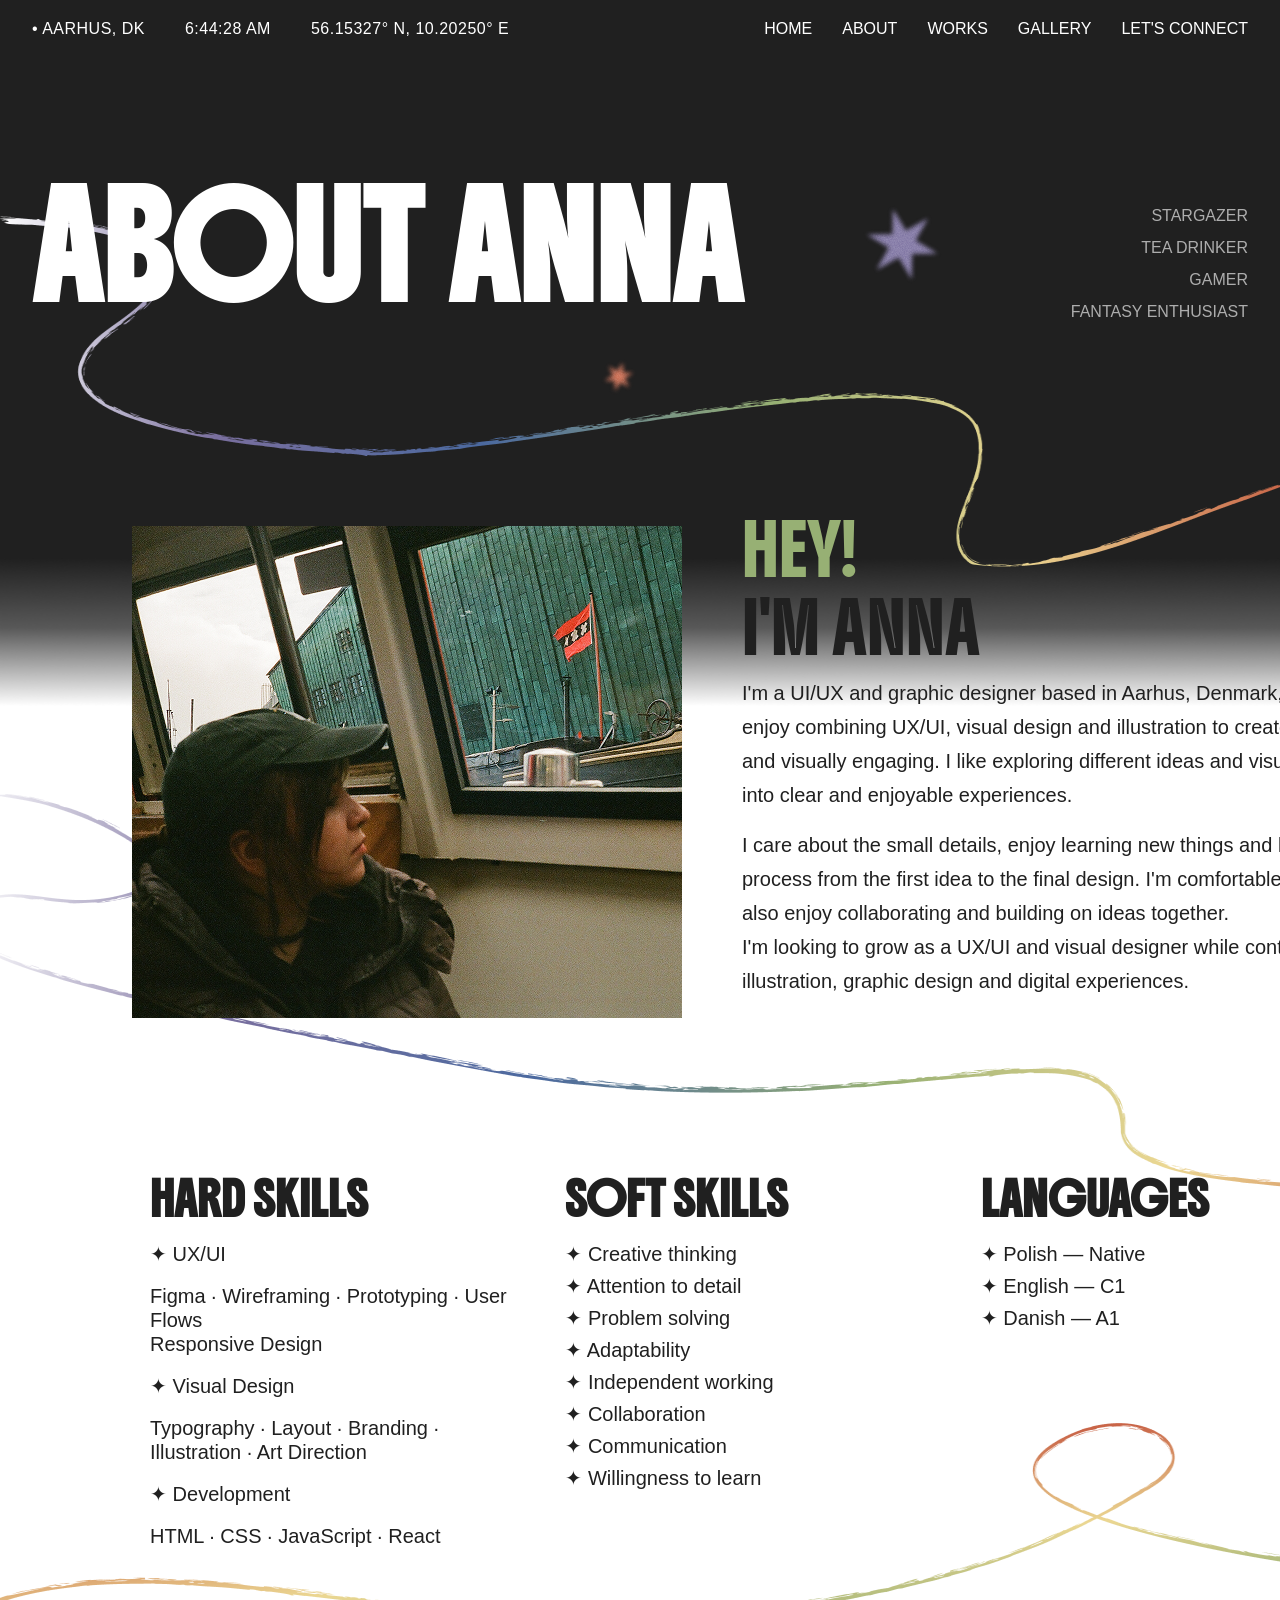
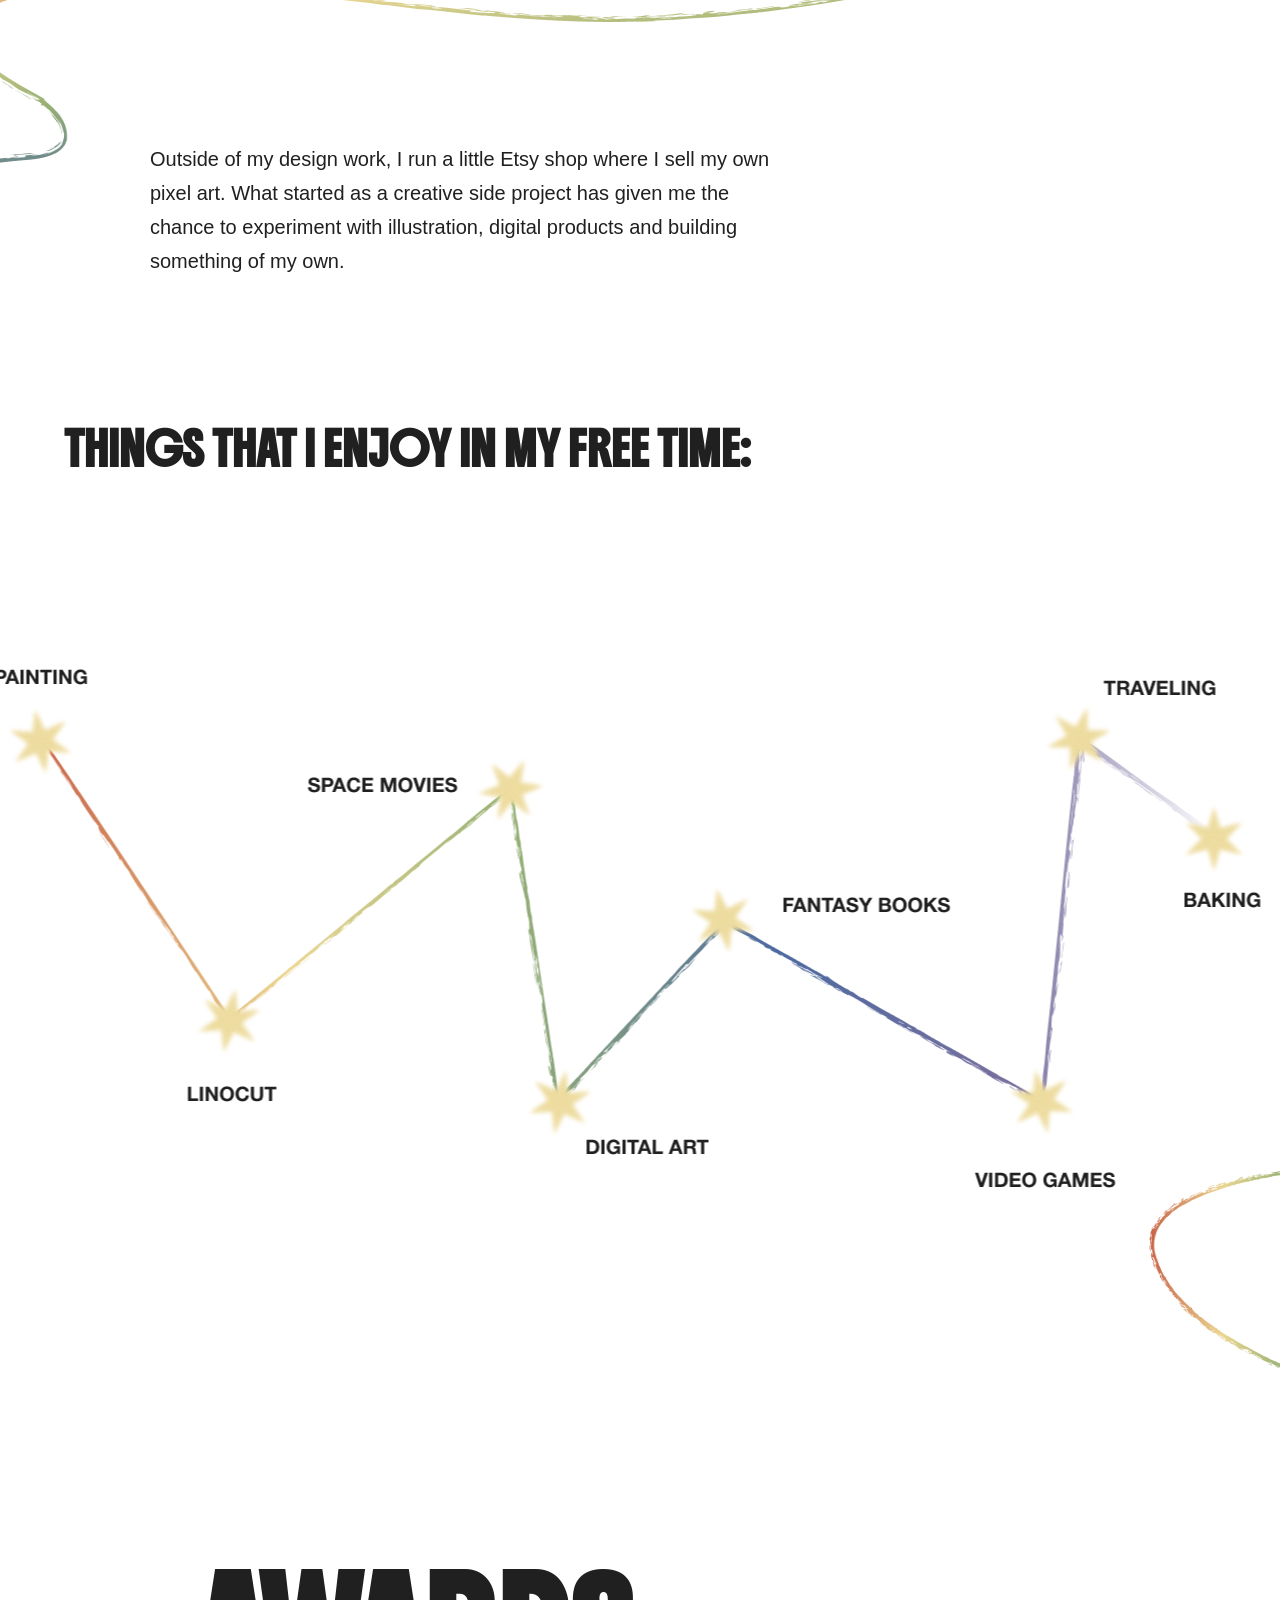
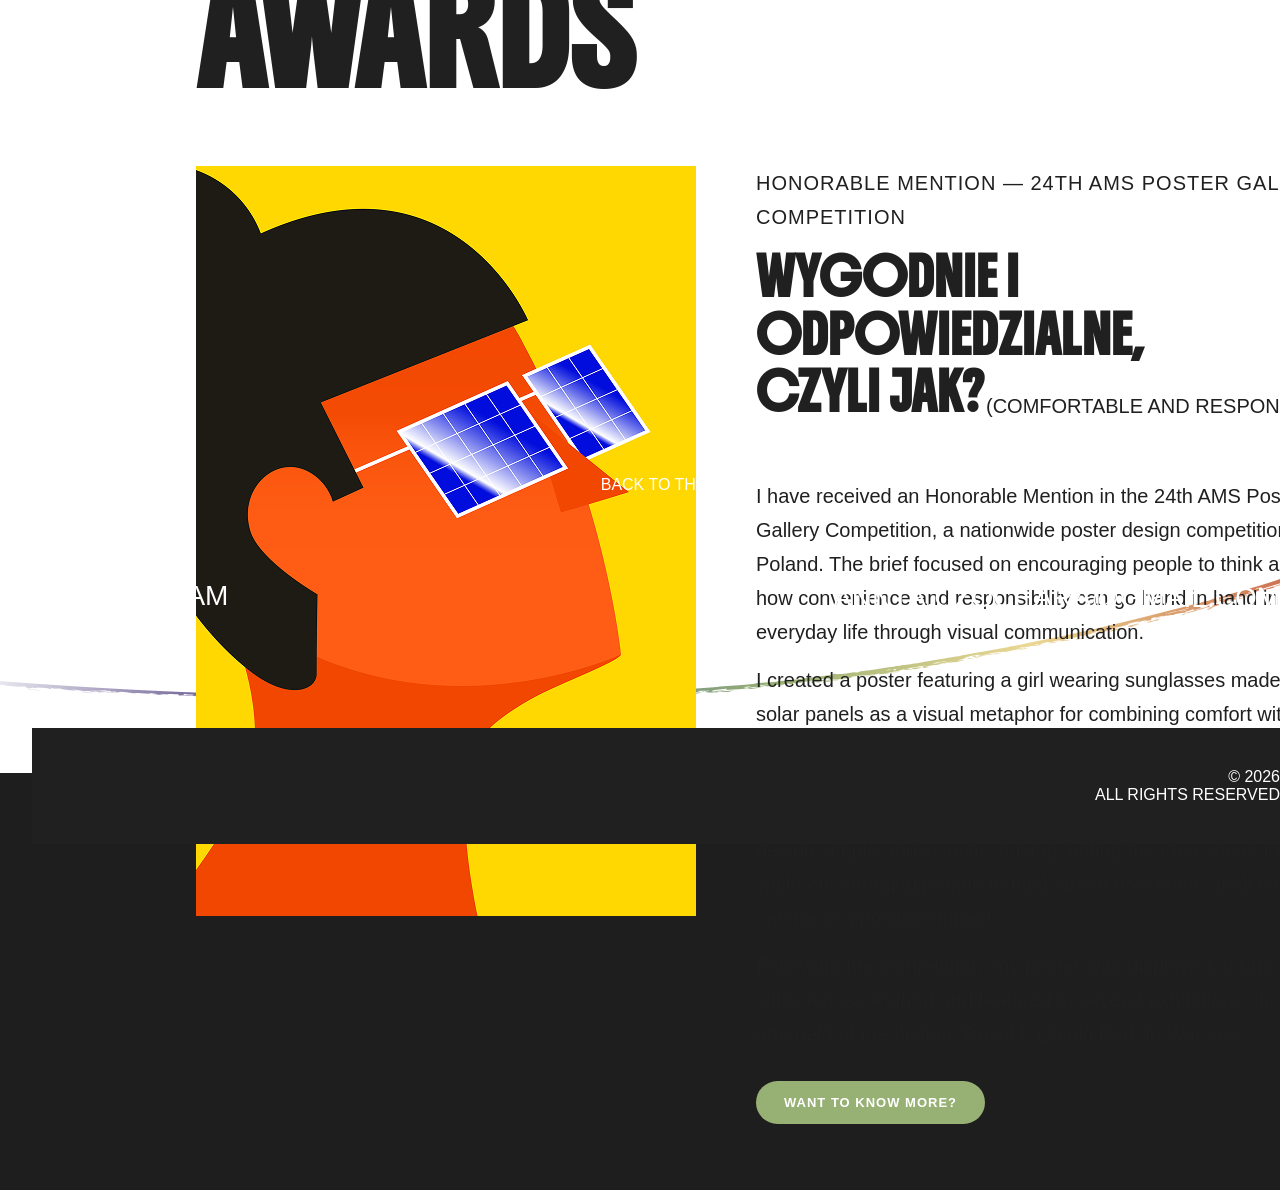
==== about_page.html @ f32d5be5 "about page but a bit broken" ====
<!DOCTYPE html>
<html lang="en">
<head>
    <meta charset="UTF-8">
    <meta name="viewport" content="width=device-width, initial-scale=1.0">
    <link rel="stylesheet" href="about.css">
    <title>About — Anna Czochara</title>
    <style>@import url('https://fonts.googleapis.com/css2?family=Boldonse&display=swap');</style>
</head>
<body>
    <nav>
        <div class="navbar">
            <div id="location-info">
                <span class="info-item">• AARHUS, DK</span>
                <span class="info-item"><span id="time">9:27 PM</span></span>
                <span class="info-item">56.15327° N, 10.20250° E</span>
            </div>
            <ul>
                <li class="nav-item"><a href="landing_page.html">HOME</a></li>
                <li class="nav-item"><a href="about_page.html">ABOUT</a></li>
                <li class="nav-item"><a href="landing_page.html#projects">WORKS</a></li>
                <li class="nav-item"><a href="gallery_page.html">GALLERY</a></li>
                <li class="nav-item-2"><a href="#contact">LET'S CONNECT</a></li>
            </ul>
        </div>
    </nav>

    <header>
        <div class="header_about">
            <div class="header_about_tags">
                STARGAZER<br>
                TEA DRINKER<br>
                GAMER<br>
                FANTASY ENTHUSIAST
            </div>
            <h1 class="header_about_title">ABOUT ANNA</h1>
            <img src="assets/pictures/stars_about_header.png" alt="Stars" class="stars_header_about">
        </div>
    </header>

    <div class="about_intro">
        <img src="assets/pictures/about_portrait.png" alt="Anna" class="about_intro_img">
        <div class="about_intro_text">
            <div class="about_hey">HEY!</div>
            <div class="about_hey_name">I'M ANNA</div>
            <p>I'm a UI/UX and graphic designer based in Aarhus, Denmark, originally from Poland. I enjoy combining UX/UI, visual design and illustration to create work that is both thoughtful and visually engaging. I like exploring different ideas and visual styles, then turning them into clear and enjoyable experiences.</p>
            <p>I care about the small details, enjoy learning new things and like being involved in the process from the first idea to the final design. I'm comfortable working independently, but I also enjoy collaborating and building on ideas together.<br>
            I'm looking to grow as a UX/UI and visual designer while continuing to develop my skills in illustration, graphic design and digital experiences.</p>
        </div>
    </div>

    <div class="about_skills">
        <div class="about_skills_col">
            <h3>HARD SKILLS</h3>
            <ul>
                <li><strong>UX/UI</strong></li>
                <p class="skills_more">Figma · Wireframing · Prototyping · User Flows<br>Responsive Design</p>
                <li><strong>Visual Design</strong></li>
                <p class="skills_more">Typography · Layout · Branding · Illustration · Art Direction</p>
                <li><strong>Development</strong></li>
                <p class="skills_more"> HTML · CSS · JavaScript · React </p>
            </ul>
        </div>
        <div class="about_skills_col">
            <h3>SOFT SKILLS</h3>
            <ul>
                <li>Creative thinking</li>
                <li>Attention to detail</li>
                <li>Problem solving</li>
                <li>Adaptability</li>
                <li>Independent working</li>
                <li>Collaboration</li>
                <li>Communication</li>
                <li>Willingness to learn</li>
            </ul>
        </div>
        <div class="about_skills_col">
            <h3>LANGUAGES</h3>
            <ul>
                <li>Polish — Native</li>
                <li>English — C1</li>
                <li>Danish — A1</li>
            </ul>
        </div>
    </div>

    <div class="about_etsy">
        <p class="about_etsy_text">Outside of my design work, I run a little Etsy shop where I sell my own pixel art. What started as a creative side project has given me the chance to experiment with illustration, digital products and building something of my own.</p>
    </div>

    <div class="about_interests">
        <h2>THINGS THAT I ENJOY IN MY FREE TIME:</h2>
        <img src="assets/pictures/constellation.png" alt="Constelation" class="constelation">


    <div class="about_awards">
        <h2>AWARDS</h2>
        <div class="award_item">
            <img src="assets/pictures/wygodnie_poster_big.png" alt="Wygodnie poster" class="award_image">
            <div class="award_content">
                <p class="award_label">HONORABLE MENTION — 24TH AMS POSTER GALLERY COMPETITION</p>
                <h3 class="award_title">WYGODNIE I ODPOWIEDZIALNE,<br>CZYLI JAK? 
                <p class="award_subtitle">(COMFORTABLE AND RESPONSIBLE – BUT HOW?)</span></h3>
                <p>I have received an Honorable Mention in the 24th AMS Poster Gallery Competition, a nationwide poster design competition in Poland. The brief focused on encouraging people to think about how convenience and responsibility can go hand in hand in everyday life through visual communication.</p>
                <p>I created a poster featuring a girl wearing sunglasses made of solar panels as a visual metaphor for combining comfort with environmental responsibility. I wanted to show that sustainable solutions, like renewable energy, don't have to feel like a sacrifice, they can become a natural part of our everyday lives. I kept the design simple and visually striking, letting the idea speak for itself while encouraging people to think about how even small choices can have a positive impact.</p>
                <p>Following the competition, my poster was displayed at bus stops in cities across Poland and featured in several exhibitions, including one held at the historic Royal Łazienki Park in Warsaw.</p>
                <button class="award_button" onclick="window.location.href='https://galeriaplakatu.ams.com.pl/edycja/24/wygodnie-i-odpowiedzialnie-czyli-jak'">WANT TO KNOW MORE?</button>
            </div>
        </div>
    </div>

    <footer id="contact">
        <span class="to_top_button" onclick="window.scrollTo({ top: 0, behavior: 'smooth' });">BACK TO
            THE TOP</span>
        <div class="footer_left">
            <span>follow</span>
            <span class="footer_social" onclick="window.open('https://www.instagram.com/annaczochara/', '_blank')">INSTAGRAM</span>
            <span class="footer_social" onclick="window.open('https://www.linkedin.com/in/anna-czochara-1a0b3b1b9/', '_blank')">LINKEDIN</span>
        </div>
        <div class="footer_right">
            <span>contact</span>
            <span class="footer_email" onclick="window.location.href='mailto:example@example.com';">ann1a.czochara@gmail.com</span>
        </div>
        <span class="copyright">© 2026 <br> all rights reserved</span>
    </footer>

    <script>
        function updateTime() {
            document.getElementById('time').textContent = new Intl.DateTimeFormat('en-US', {
                hour: 'numeric', minute: '2-digit', second: '2-digit',
                hour12: true, timeZone: 'Europe/Copenhagen'
            }).format(new Date());
        }
        updateTime();
        setInterval(updateTime, 1000);

        const sparkleColors = ['#4B699F', '#7A6F9F', '#97B074', '#C96548', '#EBD792'];
        document.addEventListener('mousemove', (e) => {
            const sparkle = document.createElement('div');
            sparkle.className = 'sparkle';
            const randomColor = sparkleColors[Math.floor(Math.random() * sparkleColors.length)];
            sparkle.style.left = e.clientX + 'px';
            sparkle.style.top = e.clientY + 'px';
            sparkle.style.setProperty('--tx', (Math.random() - 0.5) * 100 + 'px');
            sparkle.style.setProperty('--ty', (Math.random() - 0.5) * 100 + 'px');
            sparkle.style.width = '8px';
            sparkle.style.height = '8px';
            sparkle.style.backgroundColor = randomColor;
            sparkle.style.borderRadius = '50%';
            document.body.appendChild(sparkle);
            setTimeout(() => sparkle.remove(), 1000);
        });
    </script>
</body>
</html>
---- about.css ----
body {
    position: relative;
    margin: 0;
    padding: 0;
    font-family: helvetica neue, helvetica, sans-serif;
    background-image: url('assets/pictures/about_background.png');
    background-position: center;
    background-attachment: scroll;
    background-repeat: no-repeat;
    background-size: 100% 100%;
    height: 4390px;
    width: 100vw;
    overflow-x: hidden;
    cursor: url('data:image/svg+xml;utf8,<svg xmlns="http://www.w3.org/2000/svg" width="50" height="50" viewBox="0 0 32 32"><text x="16" y="24" font-size="24" fill="white" stroke="%23202020" stroke-width="0.5" text-anchor="middle">✶</text></svg>') 16 16, auto;
}

#location-info {
    padding: 0 32px;
    display: flex;
    gap: 40px;
    font-size: 16px;
    font-weight: normal;
    letter-spacing: 0.5px;
    z-index: 1000;
    color: #fff;
    background-color: #202020;
}

.info-item { white-space: nowrap; }

nav {
    position: fixed;
    top: 0;
    left: 0;
    right: 0;
    z-index: 1000;
    font-size: 16px;
    background-color: #202020;
    padding: 20px 0;
}

.navbar {
    display: flex;
    justify-content: space-between;
    align-items: center;
    width: 100%;
    background-color: #202020;
}

nav ul {
    display: flex;
    list-style: none;
    margin: 0;
    padding: 0 32px;
    gap: 30px;
}

nav a {
    text-decoration: none;
    color: #fff;
    font-size: 16px;
}

.nav-item { color: #fff; }


.header_about {
    display: flex;
    flex-direction: column;
    justify-content: flex-end;
    position: relative;
}

.header_about_title {
    font-size: 96px;
    font-family: 'Boldonse', sans-serif;
    color: #fff;
    margin: 0;
    line-height: 1;
    position: relative;
    top: 200px;
    left: 32px;
}

.header_about_tags {
    position: absolute;
    top: 200px;
    right: 32px;
    text-align: right;
    color: #ADADAD;
    font-size: 16px;
    font-weight: 300;
    line-height: 2;
    text-transform: uppercase;
}

.stars_header_about {
    position: absolute;
    top: 200px;
    left: 600px;
    z-index: -1;
}

.about_intro {
    display: flex;
    gap: 60px;
    padding: 80px 32px;
    align-items: flex-start;
    position: relative;
    top: 350px;
}

.about_intro_img {
    width: 280px;
    flex-shrink: 0;
    object-fit: cover;
    width: 550px;
    height: 492px;
    position: relative;
    left: 100px;
}

.about_intro_text {
    flex: 1;
    left: 100px;
    position: relative;
}

.about_hey {
    font-size: 48px;
    font-family: 'Boldonse', sans-serif;
    color: #202020;
    margin: 0 0 30px 0;
    line-height: 1;
    color: #97B074;
}

.about_hey_name {
    font-size: 48px;
    font-family: 'Boldonse', sans-serif;
    color: #202020;
    margin: 0 0 24px 0;
    line-height: 1;
}

.about_intro_text p {
    font-size: 20px;
    font-weight: 400;
    color: #202020;
    line-height: 1.7;
    margin: 0 0 16px 0;
    width: 800px;
}


.about_skills {
    display: flex;
    gap: 30px;
    padding: 60px 32px;
    position: relative;
    top: 360px;
    left: 118px;
}

.about_skills_col {
    flex: 1;
    display: flex;
    flex-direction: column;
}

.about_skills_col h3 {
    font-size: 32px;
    font-family: 'Boldonse', sans-serif;
    color: #202020;
    margin: 0 0 8px 0;
}

.about_skills_col ul {
    list-style: none;
    padding: 0;
    margin: 0;
    font-size: 20px;
    font-weight: 400;
    color: #202020;
    line-height: 1.6;
}

.skills_more {
    font-size: 20px;
    font-weight: 300;
    color: #202020;
    line-height: 1.2;
    margin: 14px 0 14px 0;
}

.about_skills_col ul li::before {
    content: '✦ ';
}

.about_skills_col strong {
    font-weight: 500;
}


.about_etsy {
    position: relative;
    display: flex;
    align-items: center;
    gap: 60px;
    padding: 60px 32px;
    left: 118px;
    top: 400px;
}

.about_etsy_text {
    max-width: 629px;
    font-size: 20px;
    font-weight: 400;
    color: #202020;
    line-height: 1.7;
}


.about_interests {
    padding: 60px 32px;
    position: relative;
    left: 32px;
    top: 400px;
}

.about_interests h2 {
    font-size: 32px;
    font-family: 'Boldonse', sans-serif;
    color: #202020;
    margin: 0 0 60px 0;
    text-transform: uppercase;
}

.constelation {
    position: relative;
    top: 120px;
    left: 46%;
    transform: translateX(-50%);
}


.about_interests_chart {
    position: relative;
    height: 480px;
    width: 100%;
}

.interest_node {
    position: relative;
    font-size: 16px;
    font-weight: 400;
    color: #202020;
    text-transform: uppercase;
    letter-spacing: 0.5px;
}

.interest_star {
    color: #202020;
    font-size: 16px;
    display: block;
    margin-bottom: 4px;
}


.about_awards {
    padding: 60px 32px;
    position: relative;
    left: 100px;
    top: 400px;
}

.about_awards h2 {
    font-size: 96px;
    font-family: 'Boldonse', sans-serif;
    color: #202020;
    margin: 0 0 40px 0;
}

.award_item {
    display: flex;
    gap: 60px;
    align-items: flex-start;
}

.award_image {
    width: 500px;
    flex-shrink: 0;
    position: relative;
}

.award_content {
    flex: 1;
}

.award_label {
    font-size: 16px;
    font-family: 'Helvetica Neue', sans-serif;
    font-weight: 400;
    color: #888;
    text-transform: uppercase;
    letter-spacing: 1px;
    margin: 0 0 12px 0;
    max-width: 800px;
}

.award_title {
    font-size: 36px;
    font-family: 'Boldonse', sans-serif;
    color: #202020;
    margin: 0 0 24px 0;
    line-height: 1.6;
}

.award_subtitle {
    font-size: 16px;
    font-family: 'Helvetica Neue', sans-serif;
    font-weight: 300;
    color: #202020;
    margin: 0 0 24px 0;
    line-height: 1.1;
    position: relative;
    left: 230px;
    top: -32px;
}

.award_content p {
    font-size: 20px;
    font-weight: 300;
    color: #202020;
    line-height: 1.7;
    max-width: 623px;
    margin: 0 0 14px 0;
}

.award_button {
    display: inline-block;
    margin-top: 16px;
    padding: 14px 28px;
    background-color: #97B074;
    color: #fff;
    font-size: 13px;
    font-weight: 600;
    letter-spacing: 1px;
    border-radius: 300px;
    text-decoration: none;
    text-transform: uppercase;
    cursor: pointer;
    border: none;
}

.to_top_button {
    position: absolute;
    bottom: 340px;
    right: 50%;
    transform: translateX(50%);
    color: #fff;
    padding: 10px 20px;
    cursor: pointer;
    font-size: 16px;
    z-index: 1000;
}

footer {
    position: absolute;
    bottom: 0px;
    left: 0;
    right: 0;
    background-color: #202020;
    padding: 40px 32px;
    box-sizing: border-box;
    color: #ffffff;
}

.footer_left {
    position: absolute;
    bottom: 180px;
    left: 32px;
    display: flex;
    flex-direction: column;
    align-items: flex-start;
    gap: 20px;
    font-size: 16px;
    text-transform: uppercase;
}

.footer_right {
    position: absolute;
    bottom: 230px;
    right: 32px;
    display: flex;
    flex-direction: column;
    align-items: flex-end;
    gap: 20px;
    text-transform: uppercase;
}

.footer_social, .footer_email {
    font-family: 'helvetica neue', sans-serif;
    font-weight: 500;
    cursor: pointer;
    color: #fff;
    text-decoration: none;
    font-size: 28px;
    text-transform: uppercase;
}

.footer_social:hover, .footer_email:hover {
    color: #97B074;
}

.copyright {
    font-family: 'helvetica neue', sans-serif;
    font-weight: 300;
    color: #fff;
    font-size: 16px;
    text-align: right;
    text-transform: uppercase;
    bottom: 0;
    display: block;
}

.corner_logo {
    position: fixed;
    top: 880px;
    left: 32px;
    z-index: 1000;
}

.sparkle {
    position: fixed;
    pointer-events: none;
    border-radius: 50%;
    animation: sparkleAnimation 1s ease-out forwards;
    z-index: 9999;
}

@keyframes sparkleAnimation {
    0% { opacity: 1; transform: translate(0, 0) scale(1); }
    100% { opacity: 0; transform: translate(var(--tx), var(--ty)) scale(0); }
}
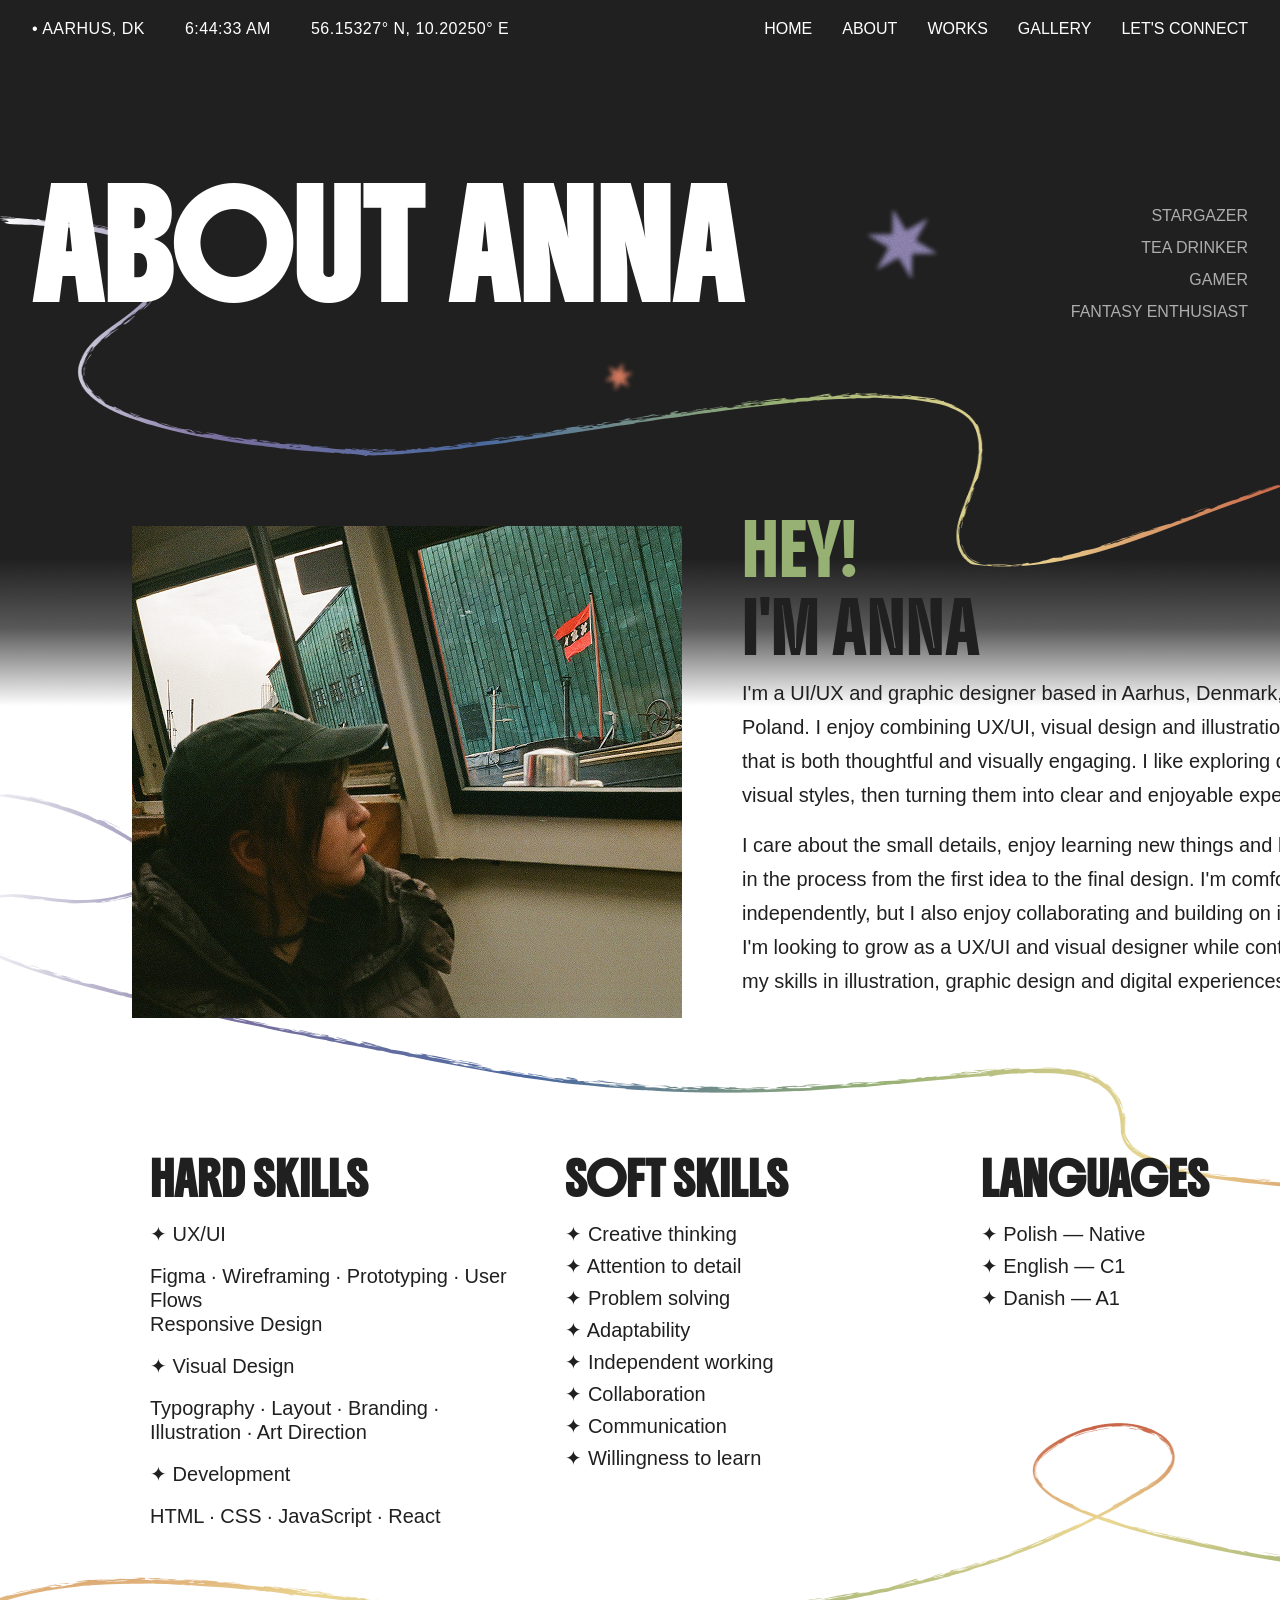
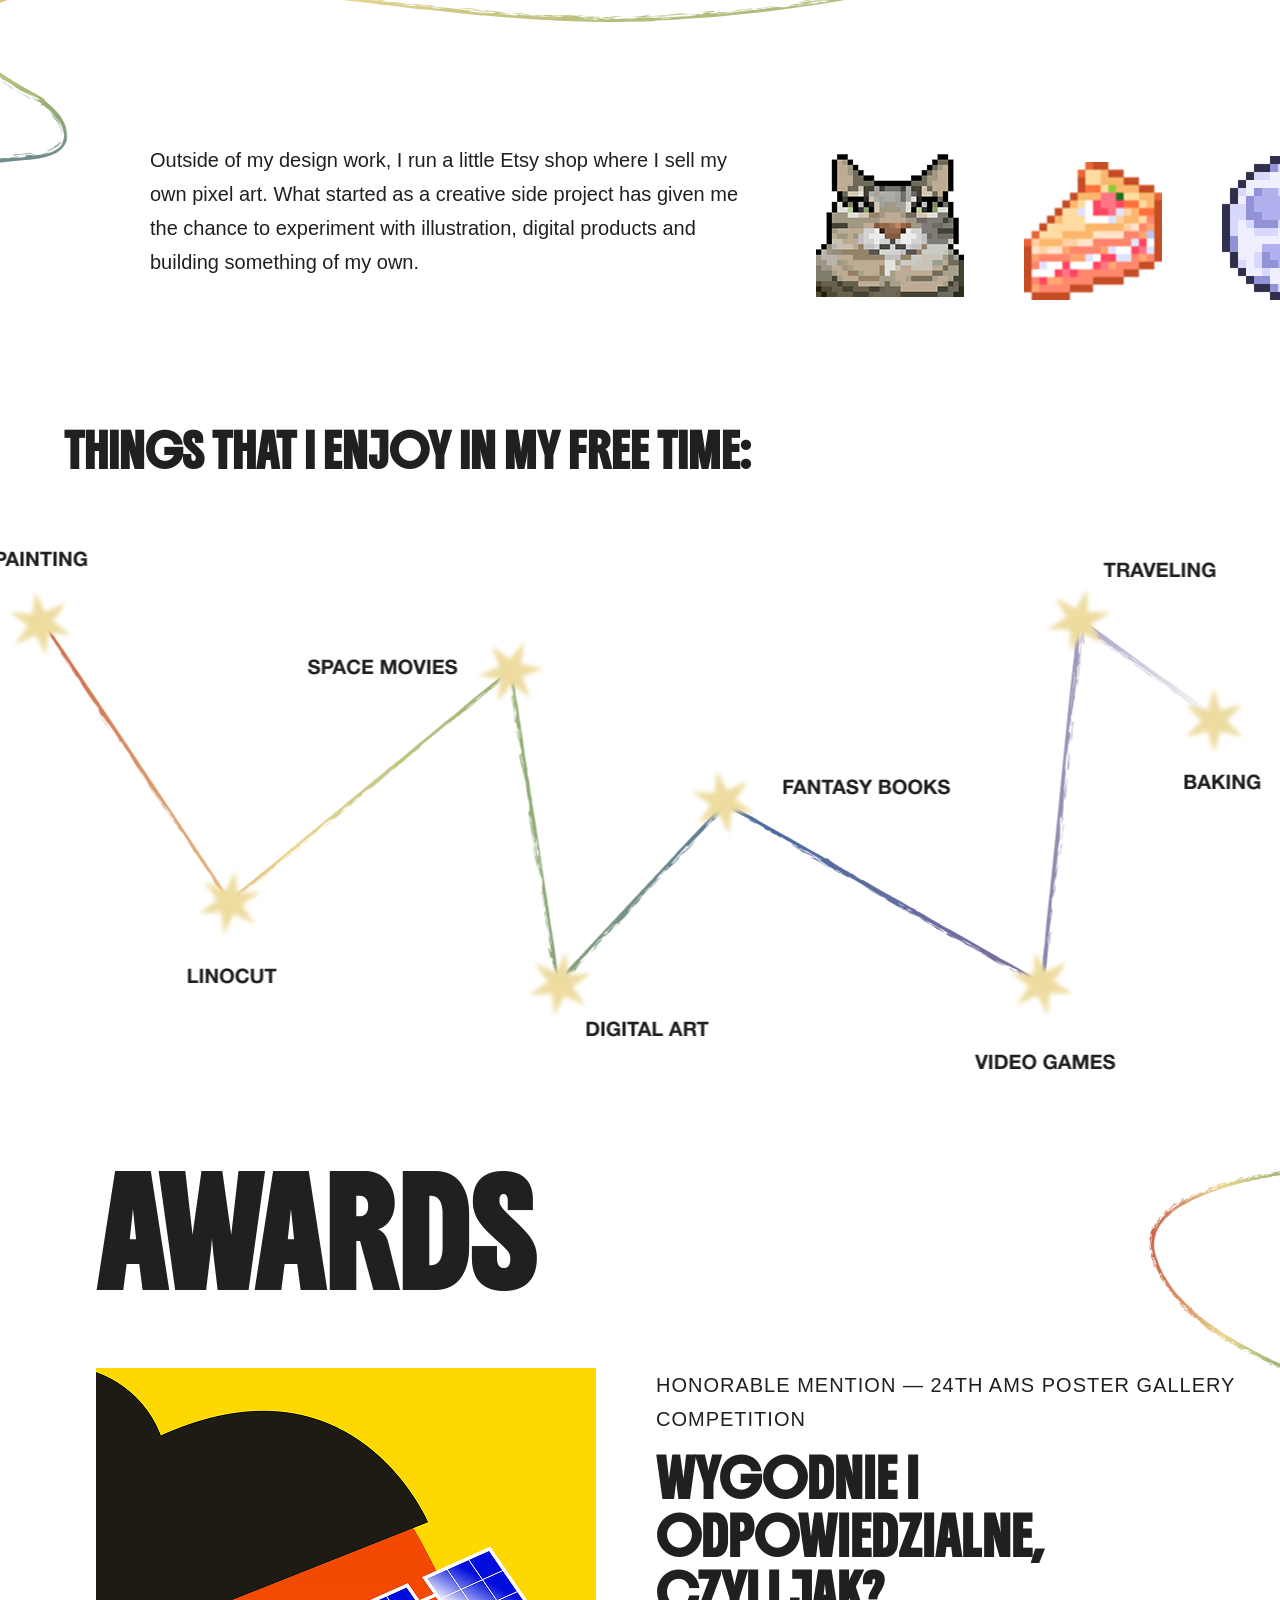
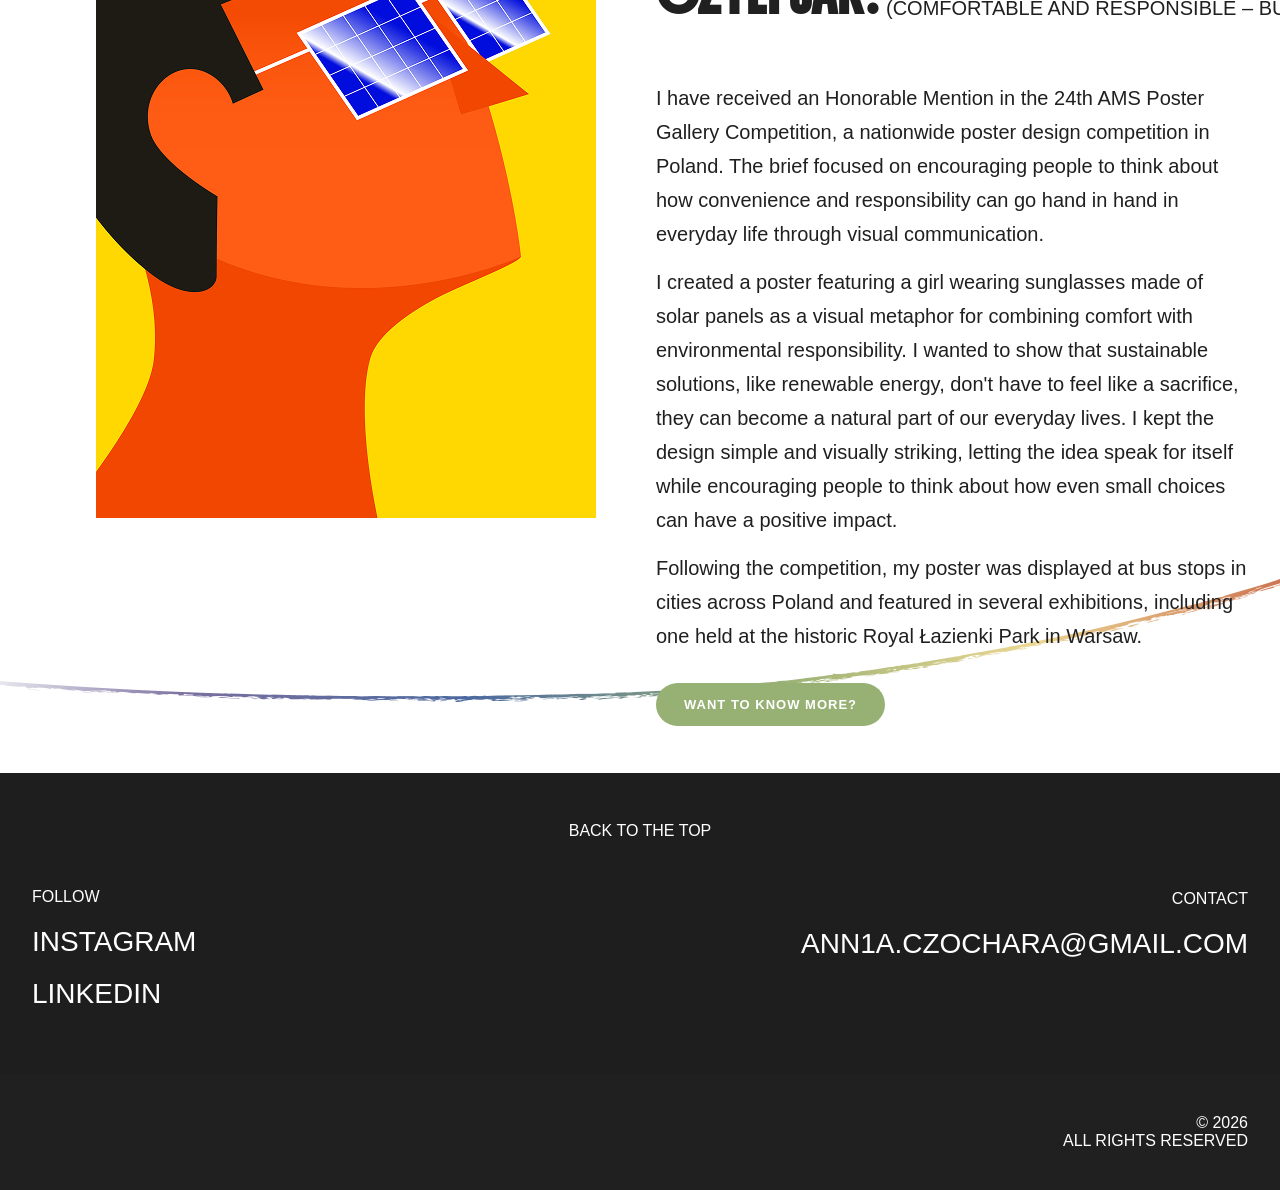
==== commit b7469890: "final as of 14.08.2026" ====
--- a/about_page.html
+++ b/about_page.html
@@ -6,6 +6,7 @@
     <link rel="stylesheet" href="about.css">
     <title>About — Anna Czochara</title>
     <style>@import url('https://fonts.googleapis.com/css2?family=Boldonse&display=swap');</style>
+    <link rel="icon" href="assets/pictures/corner_logo.svg">
 </head>
 <body>
     <nav>
@@ -15,13 +16,18 @@
                 <span class="info-item"><span id="time">9:27 PM</span></span>
                 <span class="info-item">56.15327° N, 10.20250° E</span>
             </div>
-            <ul>
-                <li class="nav-item"><a href="landing_page.html">HOME</a></li>
-                <li class="nav-item"><a href="about_page.html">ABOUT</a></li>
-                <li class="nav-item"><a href="landing_page.html#projects">WORKS</a></li>
-                <li class="nav-item"><a href="gallery_page.html">GALLERY</a></li>
-                <li class="nav-item-2"><a href="#contact">LET'S CONNECT</a></li>
-            </ul>
+                <ul>
+                        <!--<li class="nav-item">• AARHUS, DK</li>
+                        <li class="nav-item"><span id="time">9:27 PM</span></li>
+                        <li class="nav-item">56.15327° N, 10.20250° E</li>-->
+                        <li class="nav-item"><a href="landing_page.html">HOME</a></li>
+                        <li class="nav-item"><a href="about_page.html">ABOUT</a></li>
+                        <!--<li class="nav-item"><a href="landing_page.html" onclick="window.scrollTo({ top: 1955, behavior: 'smooth' });">WORKS</a></li>-->
+                        <li class="nav-item"><a href="landing_page.html#scroll-1955">WORKS</a></li>
+
+                        <li class="nav-item"><a href="gallery_page.html">GALLERY</a></li>
+                        <li class="nav-item-2"><a href="mailto:ann1a.czochara@gmail.com">LET'S CONNECT</a></li>
+                </ul>
         </div>
     </nav>
 
@@ -86,8 +92,11 @@
 
     <div class="about_etsy">
         <p class="about_etsy_text">Outside of my design work, I run a little Etsy shop where I sell my own pixel art. What started as a creative side project has given me the chance to experiment with illustration, digital products and building something of my own.</p>
+        <img src="assets/pictures/etsy_1.png" alt="Etsy Cat Pixelart" class="etsy_img">
+        <img src="assets/pictures/etsy_2.png" alt="Etsy Strawberry Cake Pixelart" class="etsy_img">
+        <img src="assets/pictures/etsy_3.png" alt="Etsy Moon Pixelart" class="etsy_img">
     </div>
-
+</div>
     <div class="about_interests">
         <h2>THINGS THAT I ENJOY IN MY FREE TIME:</h2>
         <img src="assets/pictures/constellation.png" alt="Constelation" class="constelation">
@@ -108,21 +117,7 @@
             </div>
         </div>
     </div>
-
-    <footer id="contact">
-        <span class="to_top_button" onclick="window.scrollTo({ top: 0, behavior: 'smooth' });">BACK TO
-            THE TOP</span>
-        <div class="footer_left">
-            <span>follow</span>
-            <span class="footer_social" onclick="window.open('https://www.instagram.com/annaczochara/', '_blank')">INSTAGRAM</span>
-            <span class="footer_social" onclick="window.open('https://www.linkedin.com/in/anna-czochara-1a0b3b1b9/', '_blank')">LINKEDIN</span>
-        </div>
-        <div class="footer_right">
-            <span>contact</span>
-            <span class="footer_email" onclick="window.location.href='mailto:example@example.com';">ann1a.czochara@gmail.com</span>
-        </div>
-        <span class="copyright">© 2026 <br> all rights reserved</span>
-    </footer>
+    </div>
 
     <script>
         function updateTime() {
@@ -151,5 +146,19 @@
             setTimeout(() => sparkle.remove(), 1000);
         });
     </script>
+    <footer id="contact">
+        <span class="to_top_button" onclick="window.scrollTo({ top: 0, behavior: 'smooth' });">BACK TO
+            THE TOP</span>
+        <div class="footer_left">
+            <span>follow</span>
+            <span class="footer_social" onclick="window.open('https://www.instagram.com/anniwayy.s/', '_blank')">INSTAGRAM</span>
+            <span class="footer_social" onclick="window.open('https://www.linkedin.com/in/anna-czochara-231b7b2a7/', '_blank')">LINKEDIN</span>
+        </div>
+        <div class="footer_right">
+            <span>contact</span>
+            <span class="footer_email" onclick="window.location.href='mailto:ann1a.czochara@gmail.com';">ann1a.czochara@gmail.com</span>
+        </div>
+        <span class="copyright">© 2026 <br> all rights reserved</span>
+    </footer>
 </body>
 </html>
--- a/about.css
+++ b/about.css
@@ -2,7 +2,7 @@
     position: relative;
     margin: 0;
     padding: 0;
-    font-family: helvetica neue, helvetica, sans-serif;
+    font-family: helvetica, sans-serif;
     background-image: url('assets/pictures/about_background.png');
     background-position: center;
     background-attachment: scroll;
@@ -61,6 +61,10 @@
     font-size: 16px;
 }
 
+nav a:hover {
+    color: #97B074;
+}
+
 .nav-item { color: #fff; }
 
 
@@ -149,7 +153,7 @@
     color: #202020;
     line-height: 1.7;
     margin: 0 0 16px 0;
-    width: 800px;
+    width: 700px;
 }
 
 
@@ -158,7 +162,7 @@
     gap: 30px;
     padding: 60px 32px;
     position: relative;
-    top: 360px;
+    top: 340px;
     left: 118px;
 }
 
@@ -220,6 +224,12 @@
     line-height: 1.7;
 }
 
+.etsy_img:hover {
+    transform: translateY(-5px);
+    transition: transform 0.3s ease;
+    
+}
+
 
 .about_interests {
     padding: 60px 32px;
@@ -238,7 +248,6 @@
 
 .constelation {
     position: relative;
-    top: 120px;
     left: 46%;
     transform: translateX(-50%);
 }
@@ -270,8 +279,8 @@
 .about_awards {
     padding: 60px 32px;
     position: relative;
-    left: 100px;
-    top: 400px;
+    left: 50%;
+    transform: translateX(-50%);
 }
 
 .about_awards h2 {
@@ -299,7 +308,7 @@
 
 .award_label {
     font-size: 16px;
-    font-family: 'Helvetica Neue', sans-serif;
+    font-family: 'Helvetica', sans-serif;
     font-weight: 400;
     color: #888;
     text-transform: uppercase;
@@ -318,7 +327,7 @@
 
 .award_subtitle {
     font-size: 16px;
-    font-family: 'Helvetica Neue', sans-serif;
+    font-family: 'Helvetica', sans-serif;
     font-weight: 300;
     color: #202020;
     margin: 0 0 24px 0;
@@ -351,6 +360,11 @@
     text-transform: uppercase;
     cursor: pointer;
     border: none;
+}
+
+.award_button:hover {
+    background-color: #202020;
+    animation: dissolve 0.5sp;
 }
 
 .to_top_button {
@@ -379,7 +393,6 @@
 .footer_left {
     position: absolute;
     bottom: 180px;
-    left: 32px;
     display: flex;
     flex-direction: column;
     align-items: flex-start;
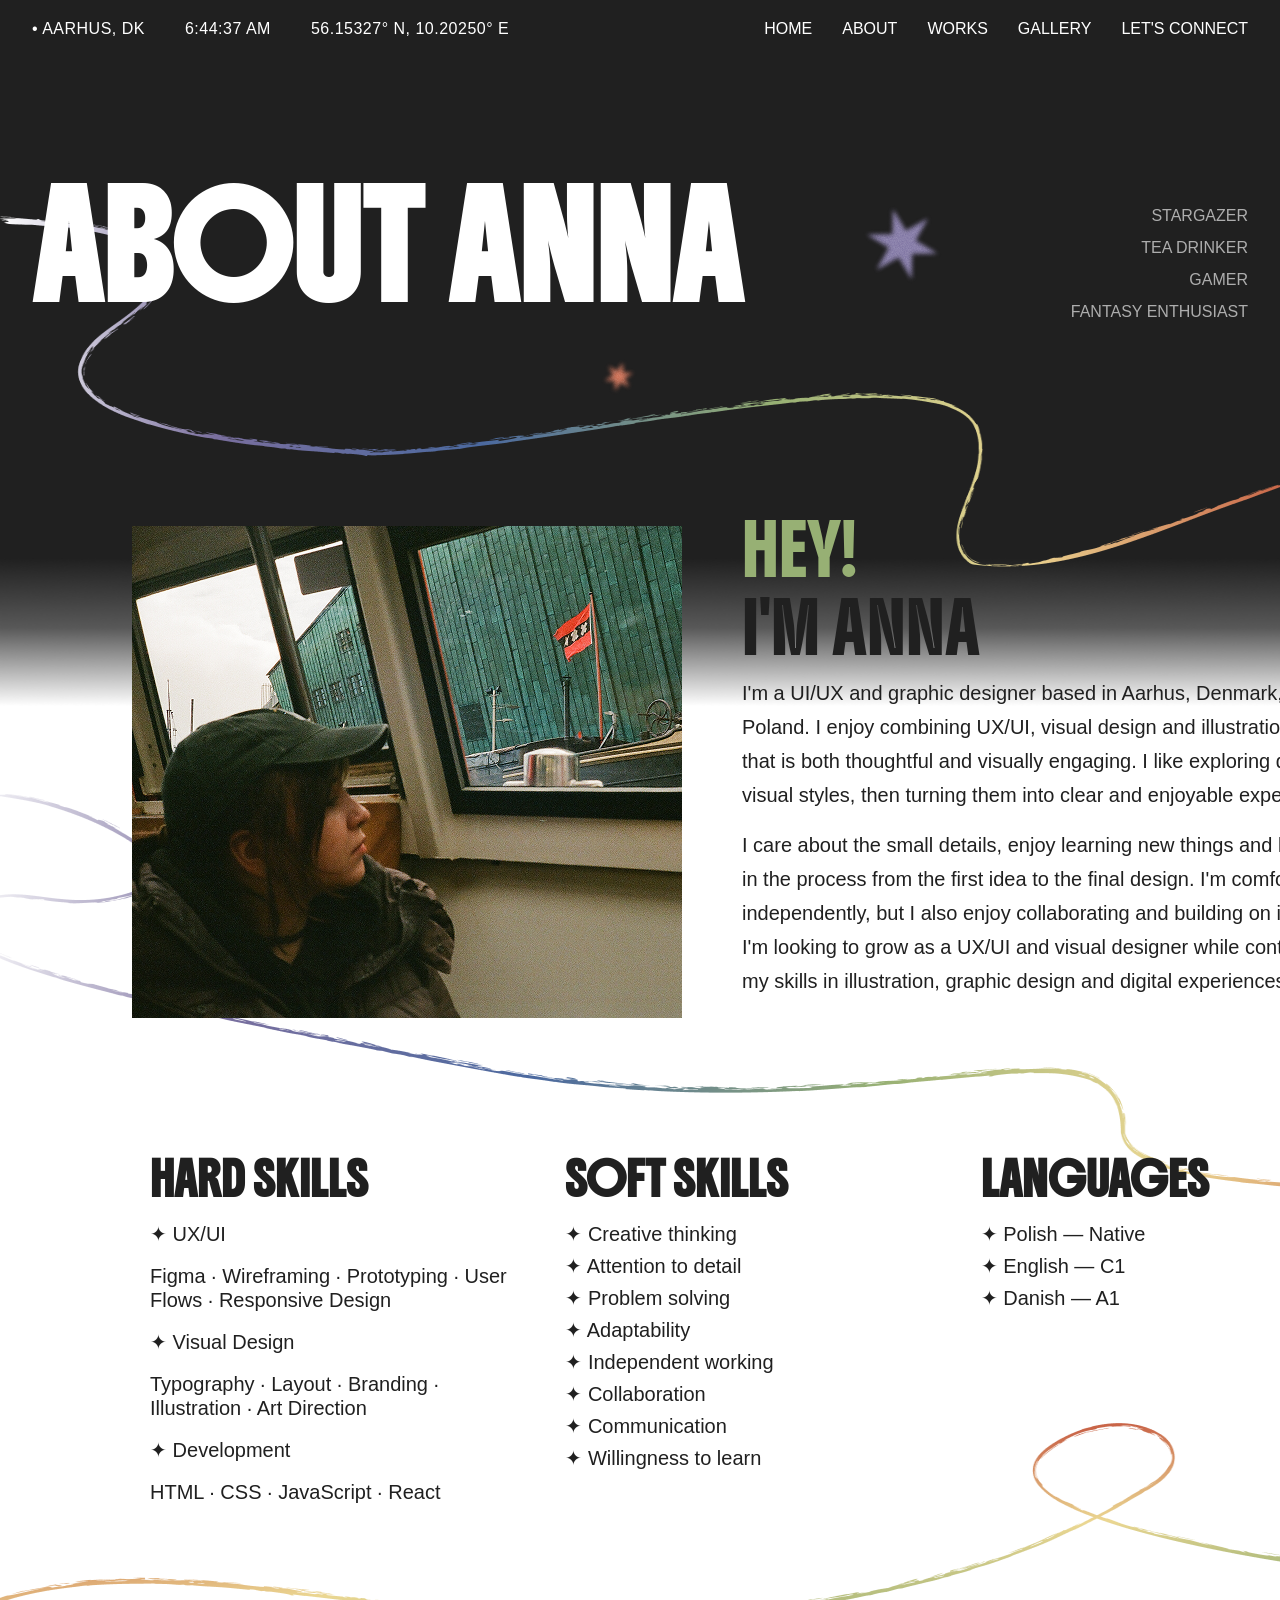
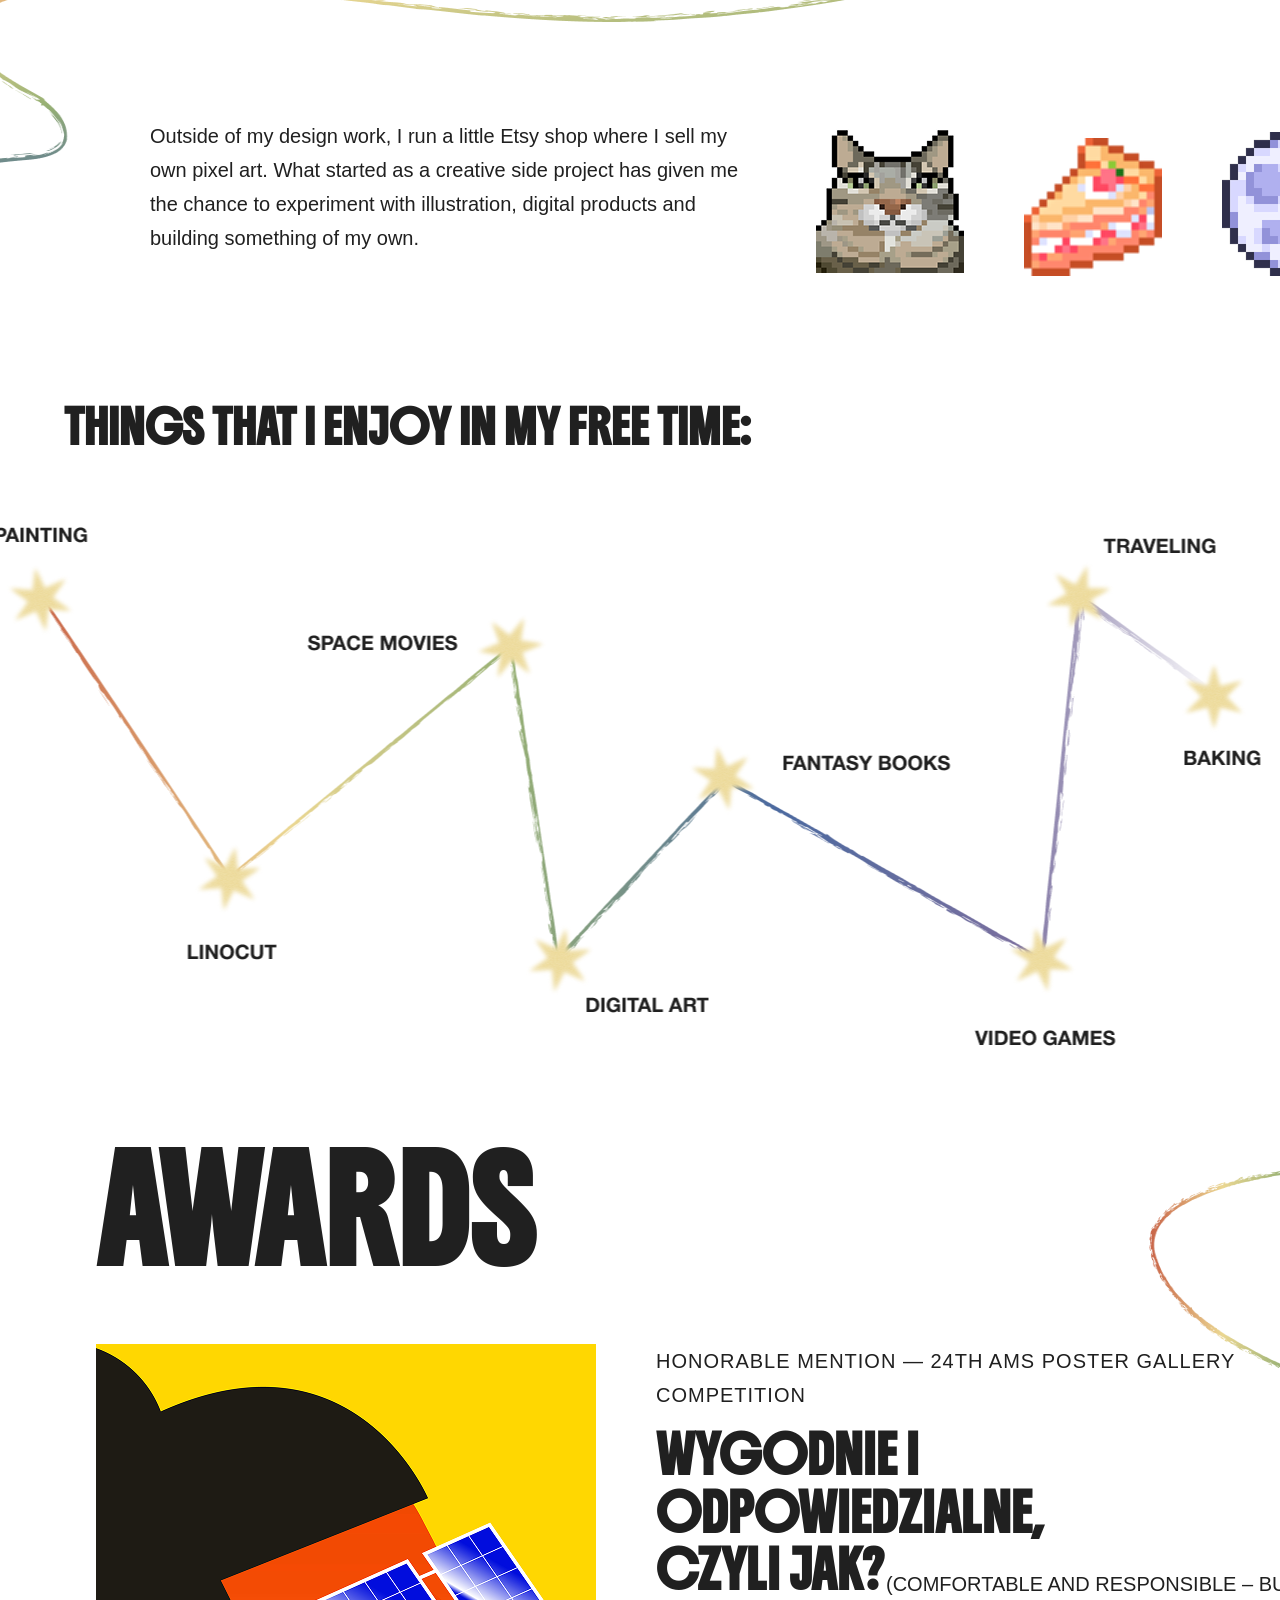
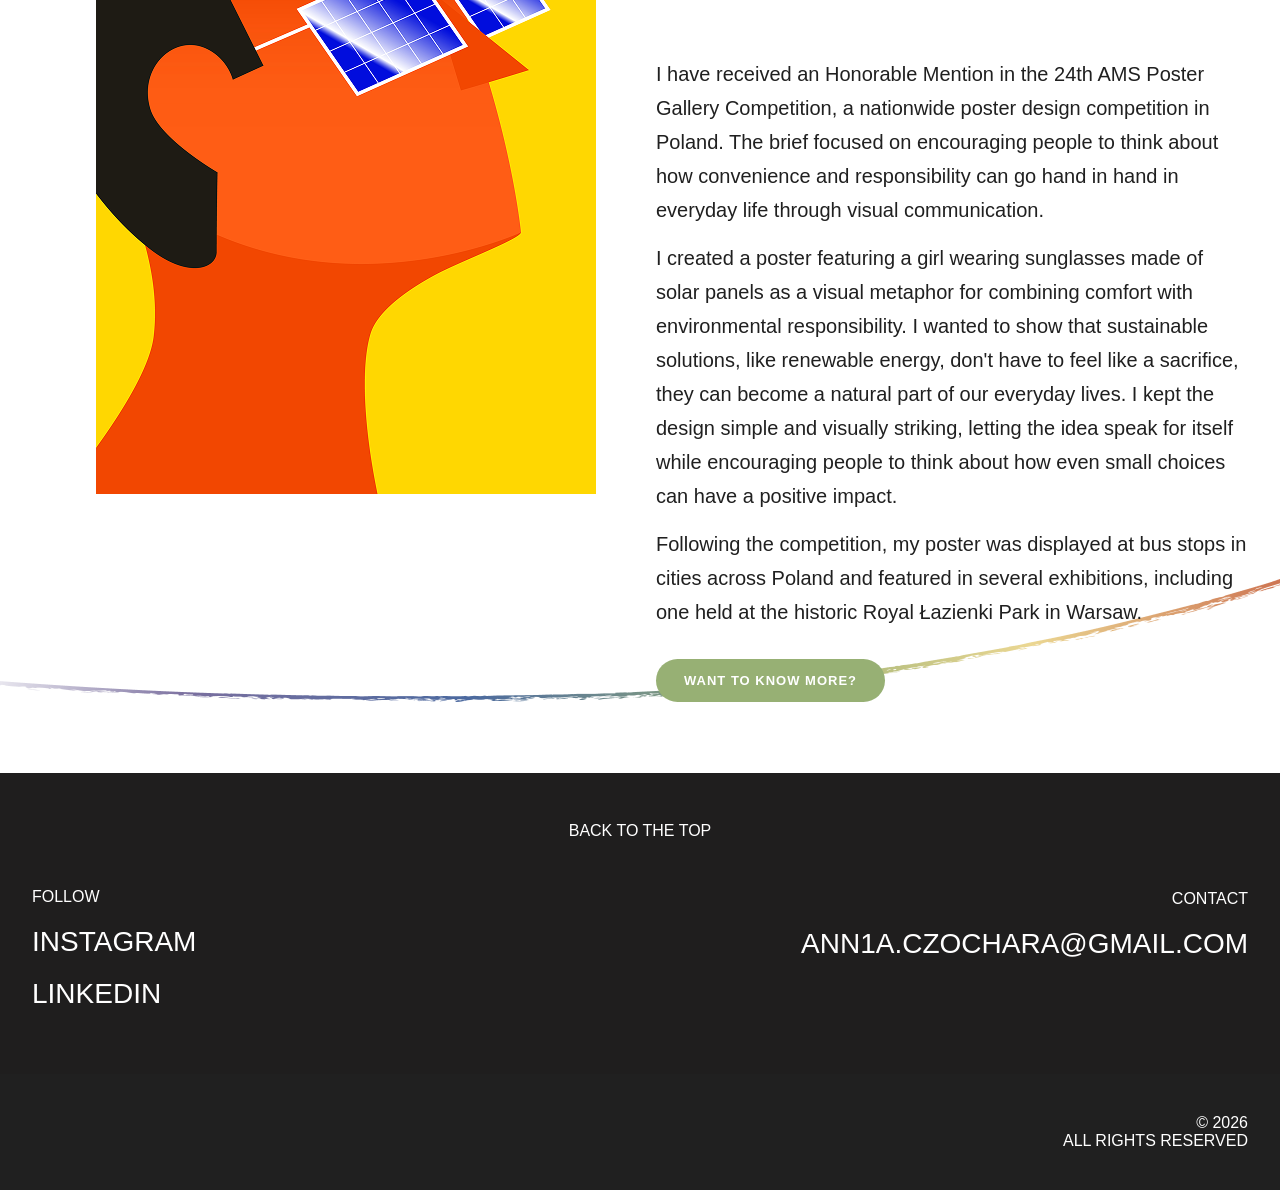
==== commit 4bfaf353: "added mobile about and landing page" ====
--- a/about_page.html
+++ b/about_page.html
@@ -16,7 +16,12 @@
                 <span class="info-item"><span id="time">9:27 PM</span></span>
                 <span class="info-item">56.15327° N, 10.20250° E</span>
             </div>
-                <ul>
+                <button class="nav_burger" id="nav-burger" aria-label="Toggle menu" aria-expanded="false">
+                    <span></span>
+                    <span></span>
+                    <span></span>
+                </button>
+                <ul id="nav-list">
                         <!--<li class="nav-item">• AARHUS, DK</li>
                         <li class="nav-item"><span id="time">9:27 PM</span></li>
                         <li class="nav-item">56.15327° N, 10.20250° E</li>-->
@@ -60,7 +65,7 @@
             <h3>HARD SKILLS</h3>
             <ul>
                 <li><strong>UX/UI</strong></li>
-                <p class="skills_more">Figma · Wireframing · Prototyping · User Flows<br>Responsive Design</p>
+                <p class="skills_more">Figma · Wireframing · Prototyping · User Flows · Responsive Design</p>
                 <li><strong>Visual Design</strong></li>
                 <p class="skills_more">Typography · Layout · Branding · Illustration · Art Direction</p>
                 <li><strong>Development</strong></li>
@@ -129,6 +134,21 @@
         updateTime();
         setInterval(updateTime, 1000);
 
+        const navBurger = document.getElementById('nav-burger');
+        const navList = document.getElementById('nav-list');
+        navBurger.addEventListener('click', () => {
+            const isOpen = navList.classList.toggle('nav-open');
+            navBurger.classList.toggle('active', isOpen);
+            navBurger.setAttribute('aria-expanded', isOpen);
+        });
+        navList.querySelectorAll('a').forEach((link) => {
+            link.addEventListener('click', () => {
+                navList.classList.remove('nav-open');
+                navBurger.classList.remove('active');
+                navBurger.setAttribute('aria-expanded', 'false');
+            });
+        });
+
         const sparkleColors = ['#4B699F', '#7A6F9F', '#97B074', '#C96548', '#EBD792'];
         document.addEventListener('mousemove', (e) => {
             const sparkle = document.createElement('div');
--- a/about.css
+++ b/about.css
@@ -47,6 +47,41 @@
     background-color: #202020;
 }
 
+.nav_burger {
+    display: none;
+    flex-direction: column;
+    justify-content: center;
+    gap: 5px;
+    width: 32px;
+    height: 32px;
+    background: none;
+    border: none;
+    cursor: pointer;
+    padding: 0;
+    margin-right: 16px;
+    z-index: 1100;
+}
+
+.nav_burger span {
+    display: block;
+    width: 100%;
+    height: 2px;
+    background-color: #fff;
+    transition: transform 0.3s ease, opacity 0.3s ease;
+}
+
+.nav_burger.active span:nth-child(1) {
+    transform: translateY(7px) rotate(45deg);
+}
+
+.nav_burger.active span:nth-child(2) {
+    opacity: 0;
+}
+
+.nav_burger.active span:nth-child(3) {
+    transform: translateY(-7px) rotate(-45deg);
+}
+
 nav ul {
     display: flex;
     list-style: none;
@@ -456,3 +491,208 @@
     0% { opacity: 1; transform: translate(0, 0) scale(1); }
     100% { opacity: 0; transform: translate(var(--tx), var(--ty)) scale(0); }
 }
+
+@media (max-width: 800px) {
+    body {
+        height: auto;
+        background-size: cover;
+    }
+
+    .navbar {
+        flex-wrap: wrap;
+        justify-content: flex-start;
+        gap: 16px;
+    }
+
+    #location-info {
+        padding: 0 16px;
+        gap: 16px;
+        font-size: 12px;
+        flex-wrap: wrap;
+    }
+
+    nav {
+        padding: 14px 0;
+    }
+
+    nav ul {
+        display: none;
+        flex-direction: column;
+        position: absolute;
+        top: 100%;
+        left: 0;
+        right: 0;
+        padding: 20px 16px;
+        gap: 20px;
+        background-color: #fff;
+    }
+
+    nav ul.nav-open {
+        display: flex;
+    }
+
+    .nav_burger {
+        display: flex;
+        margin-left: auto;
+        margin-right: 16px;
+    }
+
+    nav ul a, .nav-item-2 a {
+        color: #202020;
+        font-size: 16px;
+    }
+
+    .header_about {
+        padding: 120px 16px 40px;
+    }
+
+    .header_about_title {
+        position: static;
+        top: auto;
+        left: auto;
+        font-size: 44px;
+    }
+
+    .header_about_tags {
+        position: relative;
+        top: auto;
+        right: auto;
+        text-align: left;
+        margin-top: -30px;
+        margin-bottom: 30px;
+    }
+
+    .stars_header_about {
+        display: none;
+    }
+
+    .about_intro {
+        flex-direction: column;
+        padding: 40px 16px;
+        top: 0;
+        gap: 24px;
+    }
+
+    .about_intro_img {
+        width: 100%;
+        height: auto;
+        left: 0;
+        margin-bottom: 30px;
+    }
+
+    .about_intro_text {
+        left: 0;
+    }
+
+    .about_intro_text p {
+        width: auto;
+    }
+
+    .about_hey_name {
+        color: #97B074;
+    }
+
+    .about_skills {
+        flex-direction: column;
+        padding: 20px 16px;
+        top: 0;
+        left: 0;
+        gap: 40px;
+    }
+
+    .about_etsy {
+        flex-wrap: wrap;
+        justify-content: center;
+        align-items: center;
+        padding: 40px 16px;
+        left: 0;
+        top: 0;
+        gap: 20px;
+    }
+
+    .about_etsy_text {
+        flex-basis: 100%;
+        text-align: center;
+    }
+
+    .etsy_img {
+        width: 80px;
+        height: auto;
+
+    }
+
+    .about_interests {
+        padding: 40px 16px;
+        left: 0;
+        top: 0;
+    }
+
+    .constelation {
+        left: 50%;
+        width: 90%;
+        max-width: 100%;
+    }
+
+    .about_awards {
+        padding: 40px 16px;
+        left: 0;
+        transform: none;
+    }
+
+    .about_awards h2 {
+        font-size: 48px;
+    }
+
+    .award_item {
+        flex-direction: column;
+        gap: 24px;
+    }
+
+    .award_image {
+        width: 100%;
+    }
+
+    .award_subtitle {
+        left: 0;
+        top: 0;
+    }
+
+    .award_content p {
+        max-width: 100%;
+    }
+
+    .to_top_button {
+        position: relative;
+        bottom: auto;
+        right: auto;
+        transform: none;
+        display: block;
+        text-align: center;
+        margin: 30px auto 0;
+    }
+
+    footer {
+        position: relative;
+        height: auto;
+        padding: 40px 16px 30px;
+        display: flex;
+        flex-direction: column;
+        gap: 30px;
+    }
+
+    .footer_left,
+    .footer_right {
+        position: static;
+        align-items: flex-start;
+        gap: 10px;
+    }
+
+    .footer_social, .footer_email {
+        font-size: 20px;
+    }
+
+    .copyright {
+        text-align: left;
+        bottom: auto;
+    }
+}
